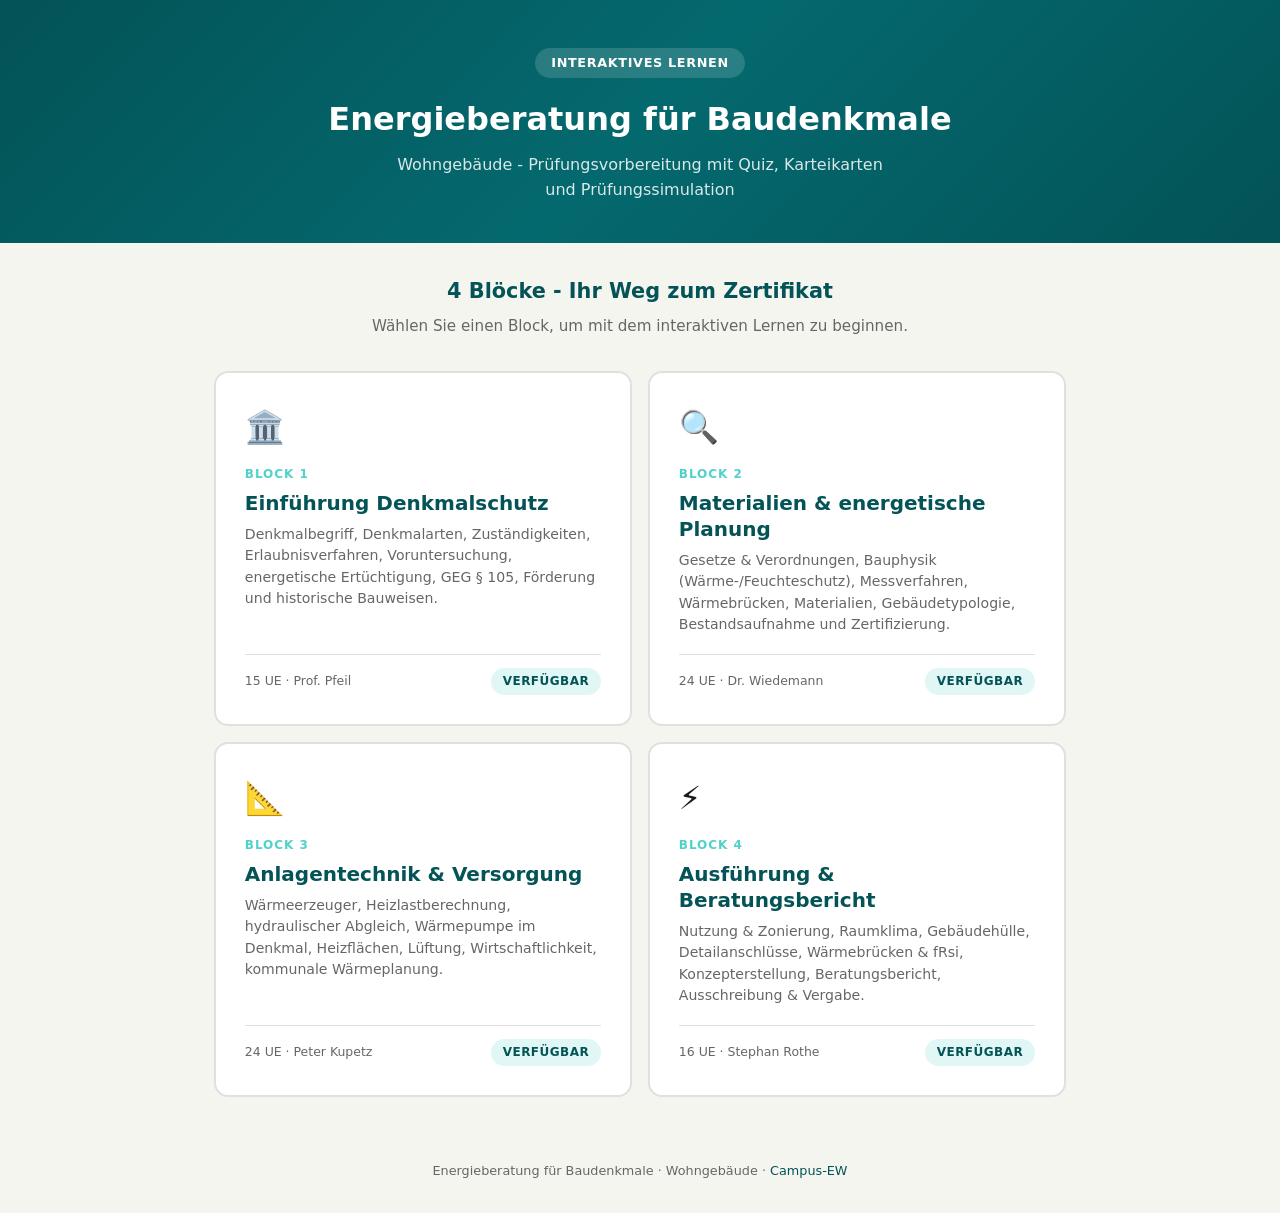
==== index.html @ 6d5d2f92 "Lernplattform Energieberatung Baudenkmale — 4 Blöcke komplett Block 1: Einführung Denkmalschutz (40 " ====
<!DOCTYPE html>
<html lang="de">
<head>
<meta charset="UTF-8">
<meta name="viewport" content="width=device-width, initial-scale=1.0">
<title>Energieberatung für Baudenkmale - Lernplattform</title>
<style>
  :root {
    --primary: #035357;
    --accent: #50D2CA;
    --gold: #C59B00;
    --bg: #f5f5f0;
    --card: #fff;
    --text: #1a1a1a;
    --muted: #666;
    --border: #e0e0e0;
  }
  * { margin: 0; padding: 0; box-sizing: border-box; }
  body {
    font-family: 'Segoe UI', system-ui, -apple-system, sans-serif;
    background: var(--bg);
    color: var(--text);
    line-height: 1.6;
    min-height: 100vh;
  }

  header {
    background: linear-gradient(135deg, var(--primary) 0%, #04696e 50%, #035357 100%);
    color: white;
    padding: 3rem 2rem 2.5rem;
    text-align: center;
  }
  header .badge {
    display: inline-block;
    background: rgba(255,255,255,0.15);
    padding: 0.3rem 1rem;
    border-radius: 20px;
    font-size: 0.8rem;
    font-weight: 600;
    letter-spacing: 0.05em;
    text-transform: uppercase;
    margin-bottom: 1rem;
  }
  header h1 {
    font-size: 2rem;
    font-weight: 800;
    margin-bottom: 0.4rem;
  }
  header p {
    font-size: 1rem;
    opacity: 0.85;
    max-width: 500px;
    margin: 0 auto;
  }

  main {
    max-width: 900px;
    margin: 0 auto;
    padding: 2rem 1.5rem;
  }

  .intro {
    text-align: center;
    margin-bottom: 2rem;
  }
  .intro h2 {
    font-size: 1.3rem;
    color: var(--primary);
    margin-bottom: 0.4rem;
  }
  .intro p {
    font-size: 0.95rem;
    color: var(--muted);
  }

  .blocks {
    display: grid;
    grid-template-columns: repeat(2, 1fr);
    gap: 1rem;
  }

  .block-card {
    background: var(--card);
    border-radius: 14px;
    padding: 1.8rem;
    border: 2px solid var(--border);
    transition: all 0.25s;
    position: relative;
    overflow: hidden;
    display: flex;
    flex-direction: column;
  }
  .block-card.available {
    cursor: pointer;
    text-decoration: none;
    color: inherit;
  }
  .block-card.available:hover {
    border-color: var(--accent);
    transform: translateY(-3px);
    box-shadow: 0 8px 24px rgba(3,83,87,0.12);
  }
  .block-card.pending {
    opacity: 0.55;
    cursor: default;
  }

  .block-number {
    font-size: 0.75rem;
    font-weight: 700;
    text-transform: uppercase;
    letter-spacing: 0.08em;
    color: var(--accent);
    margin-bottom: 0.4rem;
  }
  .block-card.pending .block-number { color: var(--muted); }

  .block-title {
    font-size: 1.25rem;
    font-weight: 700;
    color: var(--primary);
    margin-bottom: 0.5rem;
    line-height: 1.3;
  }
  .block-card.pending .block-title { color: var(--muted); }

  .block-desc {
    font-size: 0.88rem;
    color: var(--muted);
    line-height: 1.5;
    flex: 1;
  }

  .block-footer {
    display: flex;
    align-items: center;
    justify-content: space-between;
    margin-top: 1.2rem;
    padding-top: 0.8rem;
    border-top: 1px solid var(--border);
  }

  .block-meta {
    font-size: 0.78rem;
    color: var(--muted);
  }

  .block-status {
    font-size: 0.75rem;
    font-weight: 700;
    padding: 0.25rem 0.75rem;
    border-radius: 20px;
    text-transform: uppercase;
    letter-spacing: 0.04em;
  }
  .status-active {
    background: #e0f7f5;
    color: var(--primary);
  }
  .status-pending {
    background: #f0f0f0;
    color: #999;
  }

  .block-icon {
    font-size: 2rem;
    margin-bottom: 0.75rem;
  }

  footer {
    text-align: center;
    padding: 2rem;
    color: var(--muted);
    font-size: 0.8rem;
  }
  footer a { color: var(--primary); text-decoration: none; }
  footer a:hover { text-decoration: underline; }

  /* Mobile */
  @media (max-width: 600px) {
    header { padding: 2rem 1.2rem 1.8rem; }
    header h1 { font-size: 1.5rem; }
    header p { font-size: 0.88rem; }
    main { padding: 1.25rem 0.75rem; }
    .blocks { grid-template-columns: 1fr; gap: 0.75rem; }
    .block-card { padding: 1.3rem; }
    .block-title { font-size: 1.1rem; }
    .block-icon { font-size: 1.6rem; margin-bottom: 0.5rem; }
    .intro { margin-bottom: 1.5rem; }
    .intro h2 { font-size: 1.15rem; }
  }

  @media (max-width: 360px) {
    header h1 { font-size: 1.3rem; }
    .block-card { padding: 1rem; }
  }

  @media (hover: none) and (pointer: coarse) {
    .block-card.available:hover { transform: none; box-shadow: none; }
    .block-card.available:active { transform: scale(0.98); }
  }

  @supports (padding: env(safe-area-inset-bottom)) {
    footer { padding-bottom: max(2rem, env(safe-area-inset-bottom)); }
  }
</style>
</head>
<body>

<header>
  <div class="badge">Interaktives Lernen</div>
  <h1>Energieberatung für Baudenkmale</h1>
  <p>Wohngebäude - Prüfungsvorbereitung mit Quiz, Karteikarten und Prüfungssimulation</p>
</header>

<main>
  <div class="intro">
    <h2>4 Blöcke - Ihr Weg zum Zertifikat</h2>
    <p>Wählen Sie einen Block, um mit dem interaktiven Lernen zu beginnen.</p>
  </div>

  <div class="blocks">

    <a href="block1/block1.html" class="block-card available">
      <div class="block-icon">🏛️</div>
      <div class="block-number">Block 1</div>
      <div class="block-title">Einführung Denkmalschutz</div>
      <div class="block-desc">
        Denkmalbegriff, Denkmalarten, Zuständigkeiten, Erlaubnisverfahren, Voruntersuchung, energetische Ertüchtigung, GEG § 105, Förderung und historische Bauweisen.
      </div>
      <div class="block-footer">
        <span class="block-meta">15 UE &middot; Prof. Pfeil</span>
        <span class="block-status status-active">Verfügbar</span>
      </div>
    </a>

    <a href="block2/block2.html" class="block-card available">
      <div class="block-icon">🔍</div>
      <div class="block-number">Block 2</div>
      <div class="block-title">Materialien & energetische Planung</div>
      <div class="block-desc">
        Gesetze & Verordnungen, Bauphysik (Wärme-/Feuchteschutz), Messverfahren, Wärmebrücken, Materialien, Gebäudetypologie, Bestandsaufnahme und Zertifizierung.
      </div>
      <div class="block-footer">
        <span class="block-meta">24 UE &middot; Dr. Wiedemann</span>
        <span class="block-status status-active">Verfügbar</span>
      </div>
    </a>

    <a href="block3/block3.html" class="block-card available">
      <div class="block-icon">📐</div>
      <div class="block-number">Block 3</div>
      <div class="block-title">Anlagentechnik & Versorgung</div>
      <div class="block-desc">
        Wärmeerzeuger, Heizlastberechnung, hydraulischer Abgleich, Wärmepumpe im Denkmal, Heizflächen, Lüftung, Wirtschaftlichkeit, kommunale Wärmeplanung.
      </div>
      <div class="block-footer">
        <span class="block-meta">24 UE &middot; Peter Kupetz</span>
        <span class="block-status status-active">Verfügbar</span>
      </div>
    </a>

    <a href="block4/block4.html" class="block-card available">
      <div class="block-icon">⚡</div>
      <div class="block-number">Block 4</div>
      <div class="block-title">Ausführung & Beratungsbericht</div>
      <div class="block-desc">
        Nutzung & Zonierung, Raumklima, Gebäudehülle, Detailanschlüsse, Wärmebrücken & fRsi, Konzepterstellung, Beratungsbericht, Ausschreibung & Vergabe.
      </div>
      <div class="block-footer">
        <span class="block-meta">16 UE &middot; Stephan Rothe</span>
        <span class="block-status status-active">Verfügbar</span>
      </div>
    </a>

  </div>
</main>

<footer>
  <p>Energieberatung für Baudenkmale &middot; Wohngebäude &middot; <a href="https://campus-ew.de">Campus-EW</a></p>
</footer>

</body>
</html>
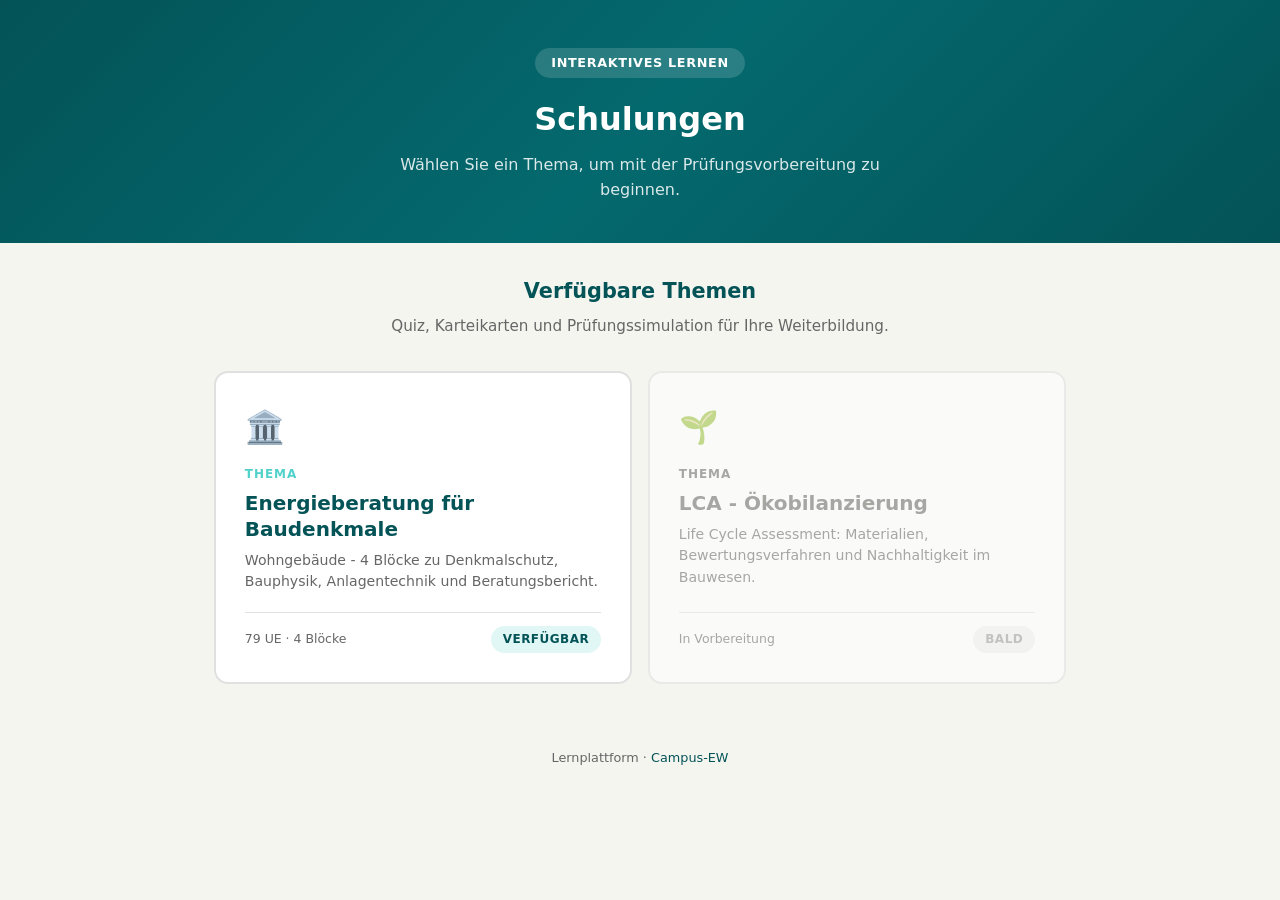
==== commit c451c0f3: "Add landing page, exclude lca from deploy Why: prepare static deploy on Render — lca subdirectory is" ====
--- a/index.html
+++ b/index.html
@@ -3,7 +3,7 @@
 <head>
 <meta charset="UTF-8">
 <meta name="viewport" content="width=device-width, initial-scale=1.0">
-<title>Energieberatung für Baudenkmale - Lernplattform</title>
+<title>Schulungen - Lernplattform</title>
 <style>
   :root {
     --primary: #035357;
@@ -73,13 +73,13 @@
     color: var(--muted);
   }
 
-  .blocks {
+  .topics {
     display: grid;
     grid-template-columns: repeat(2, 1fr);
     gap: 1rem;
   }
 
-  .block-card {
+  .topic-card {
     background: var(--card);
     border-radius: 14px;
     padding: 1.8rem;
@@ -90,22 +90,22 @@
     display: flex;
     flex-direction: column;
   }
-  .block-card.available {
+  .topic-card.available {
     cursor: pointer;
     text-decoration: none;
     color: inherit;
   }
-  .block-card.available:hover {
+  .topic-card.available:hover {
     border-color: var(--accent);
     transform: translateY(-3px);
     box-shadow: 0 8px 24px rgba(3,83,87,0.12);
   }
-  .block-card.pending {
+  .topic-card.pending {
     opacity: 0.55;
     cursor: default;
   }
 
-  .block-number {
+  .topic-label {
     font-size: 0.75rem;
     font-weight: 700;
     text-transform: uppercase;
@@ -113,25 +113,25 @@
     color: var(--accent);
     margin-bottom: 0.4rem;
   }
-  .block-card.pending .block-number { color: var(--muted); }
-
-  .block-title {
+  .topic-card.pending .topic-label { color: var(--muted); }
+
+  .topic-title {
     font-size: 1.25rem;
     font-weight: 700;
     color: var(--primary);
     margin-bottom: 0.5rem;
     line-height: 1.3;
   }
-  .block-card.pending .block-title { color: var(--muted); }
-
-  .block-desc {
+  .topic-card.pending .topic-title { color: var(--muted); }
+
+  .topic-desc {
     font-size: 0.88rem;
     color: var(--muted);
     line-height: 1.5;
     flex: 1;
   }
 
-  .block-footer {
+  .topic-footer {
     display: flex;
     align-items: center;
     justify-content: space-between;
@@ -140,12 +140,12 @@
     border-top: 1px solid var(--border);
   }
 
-  .block-meta {
+  .topic-meta {
     font-size: 0.78rem;
     color: var(--muted);
   }
 
-  .block-status {
+  .topic-status {
     font-size: 0.75rem;
     font-weight: 700;
     padding: 0.25rem 0.75rem;
@@ -162,7 +162,7 @@
     color: #999;
   }
 
-  .block-icon {
+  .topic-icon {
     font-size: 2rem;
     margin-bottom: 0.75rem;
   }
@@ -182,22 +182,22 @@
     header h1 { font-size: 1.5rem; }
     header p { font-size: 0.88rem; }
     main { padding: 1.25rem 0.75rem; }
-    .blocks { grid-template-columns: 1fr; gap: 0.75rem; }
-    .block-card { padding: 1.3rem; }
-    .block-title { font-size: 1.1rem; }
-    .block-icon { font-size: 1.6rem; margin-bottom: 0.5rem; }
+    .topics { grid-template-columns: 1fr; gap: 0.75rem; }
+    .topic-card { padding: 1.3rem; }
+    .topic-title { font-size: 1.1rem; }
+    .topic-icon { font-size: 1.6rem; margin-bottom: 0.5rem; }
     .intro { margin-bottom: 1.5rem; }
     .intro h2 { font-size: 1.15rem; }
   }
 
   @media (max-width: 360px) {
     header h1 { font-size: 1.3rem; }
-    .block-card { padding: 1rem; }
+    .topic-card { padding: 1rem; }
   }
 
   @media (hover: none) and (pointer: coarse) {
-    .block-card.available:hover { transform: none; box-shadow: none; }
-    .block-card.available:active { transform: scale(0.98); }
+    .topic-card.available:hover { transform: none; box-shadow: none; }
+    .topic-card.available:active { transform: scale(0.98); }
   }
 
   @supports (padding: env(safe-area-inset-bottom)) {
@@ -209,75 +209,49 @@
 
 <header>
   <div class="badge">Interaktives Lernen</div>
-  <h1>Energieberatung für Baudenkmale</h1>
-  <p>Wohngebäude - Prüfungsvorbereitung mit Quiz, Karteikarten und Prüfungssimulation</p>
+  <h1>Schulungen</h1>
+  <p>Wählen Sie ein Thema, um mit der Prüfungsvorbereitung zu beginnen.</p>
 </header>
 
 <main>
   <div class="intro">
-    <h2>4 Blöcke - Ihr Weg zum Zertifikat</h2>
-    <p>Wählen Sie einen Block, um mit dem interaktiven Lernen zu beginnen.</p>
+    <h2>Verfügbare Themen</h2>
+    <p>Quiz, Karteikarten und Prüfungssimulation für Ihre Weiterbildung.</p>
   </div>
 
-  <div class="blocks">
-
-    <a href="block1/block1.html" class="block-card available">
-      <div class="block-icon">🏛️</div>
-      <div class="block-number">Block 1</div>
-      <div class="block-title">Einführung Denkmalschutz</div>
-      <div class="block-desc">
-        Denkmalbegriff, Denkmalarten, Zuständigkeiten, Erlaubnisverfahren, Voruntersuchung, energetische Ertüchtigung, GEG § 105, Förderung und historische Bauweisen.
-      </div>
-      <div class="block-footer">
-        <span class="block-meta">15 UE &middot; Prof. Pfeil</span>
-        <span class="block-status status-active">Verfügbar</span>
+  <div class="topics">
+
+    <a href="denkmalschutz/index.html" class="topic-card available">
+      <div class="topic-icon">🏛️</div>
+      <div class="topic-label">Thema</div>
+      <div class="topic-title">Energieberatung für Baudenkmale</div>
+      <div class="topic-desc">
+        Wohngebäude - 4 Blöcke zu Denkmalschutz, Bauphysik, Anlagentechnik und Beratungsbericht.
+      </div>
+      <div class="topic-footer">
+        <span class="topic-meta">79 UE &middot; 4 Blöcke</span>
+        <span class="topic-status status-active">Verfügbar</span>
       </div>
     </a>
 
-    <a href="block2/block2.html" class="block-card available">
-      <div class="block-icon">🔍</div>
-      <div class="block-number">Block 2</div>
-      <div class="block-title">Materialien & energetische Planung</div>
-      <div class="block-desc">
-        Gesetze & Verordnungen, Bauphysik (Wärme-/Feuchteschutz), Messverfahren, Wärmebrücken, Materialien, Gebäudetypologie, Bestandsaufnahme und Zertifizierung.
-      </div>
-      <div class="block-footer">
-        <span class="block-meta">24 UE &middot; Dr. Wiedemann</span>
-        <span class="block-status status-active">Verfügbar</span>
-      </div>
-    </a>
-
-    <a href="block3/block3.html" class="block-card available">
-      <div class="block-icon">📐</div>
-      <div class="block-number">Block 3</div>
-      <div class="block-title">Anlagentechnik & Versorgung</div>
-      <div class="block-desc">
-        Wärmeerzeuger, Heizlastberechnung, hydraulischer Abgleich, Wärmepumpe im Denkmal, Heizflächen, Lüftung, Wirtschaftlichkeit, kommunale Wärmeplanung.
-      </div>
-      <div class="block-footer">
-        <span class="block-meta">24 UE &middot; Peter Kupetz</span>
-        <span class="block-status status-active">Verfügbar</span>
-      </div>
-    </a>
-
-    <a href="block4/block4.html" class="block-card available">
-      <div class="block-icon">⚡</div>
-      <div class="block-number">Block 4</div>
-      <div class="block-title">Ausführung & Beratungsbericht</div>
-      <div class="block-desc">
-        Nutzung & Zonierung, Raumklima, Gebäudehülle, Detailanschlüsse, Wärmebrücken & fRsi, Konzepterstellung, Beratungsbericht, Ausschreibung & Vergabe.
-      </div>
-      <div class="block-footer">
-        <span class="block-meta">16 UE &middot; Stephan Rothe</span>
-        <span class="block-status status-active">Verfügbar</span>
-      </div>
-    </a>
+    <div class="topic-card pending">
+      <div class="topic-icon">🌱</div>
+      <div class="topic-label">Thema</div>
+      <div class="topic-title">LCA - Ökobilanzierung</div>
+      <div class="topic-desc">
+        Life Cycle Assessment: Materialien, Bewertungsverfahren und Nachhaltigkeit im Bauwesen.
+      </div>
+      <div class="topic-footer">
+        <span class="topic-meta">In Vorbereitung</span>
+        <span class="topic-status status-pending">Bald</span>
+      </div>
+    </div>
 
   </div>
 </main>
 
 <footer>
-  <p>Energieberatung für Baudenkmale &middot; Wohngebäude &middot; <a href="https://campus-ew.de">Campus-EW</a></p>
+  <p>Lernplattform &middot; <a href="https://campus-ew.de">Campus-EW</a></p>
 </footer>
 
 </body>
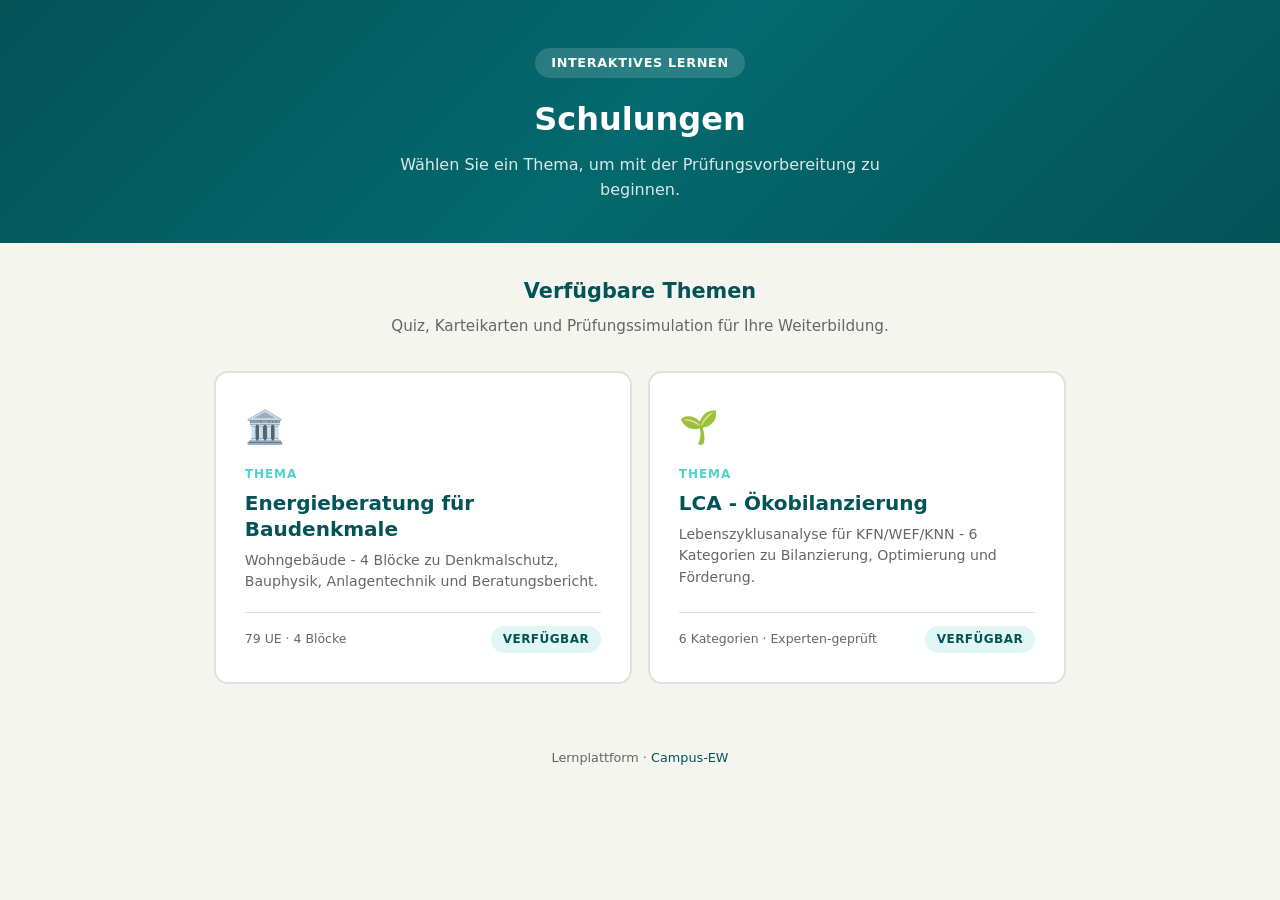
==== commit ee096be9: "Added lca" ====
--- a/index.html
+++ b/index.html
@@ -234,18 +234,18 @@
       </div>
     </a>
 
-    <div class="topic-card pending">
+    <a href="lca/index.html" class="topic-card available">
       <div class="topic-icon">🌱</div>
       <div class="topic-label">Thema</div>
       <div class="topic-title">LCA - Ökobilanzierung</div>
       <div class="topic-desc">
-        Life Cycle Assessment: Materialien, Bewertungsverfahren und Nachhaltigkeit im Bauwesen.
+        Lebenszyklusanalyse für KFN/WEF/KNN - 6 Kategorien zu Bilanzierung, Optimierung und Förderung.
       </div>
       <div class="topic-footer">
-        <span class="topic-meta">In Vorbereitung</span>
-        <span class="topic-status status-pending">Bald</span>
-      </div>
-    </div>
+        <span class="topic-meta">6 Kategorien &middot; Experten-geprüft</span>
+        <span class="topic-status status-active">Verfügbar</span>
+      </div>
+    </a>
 
   </div>
 </main>
